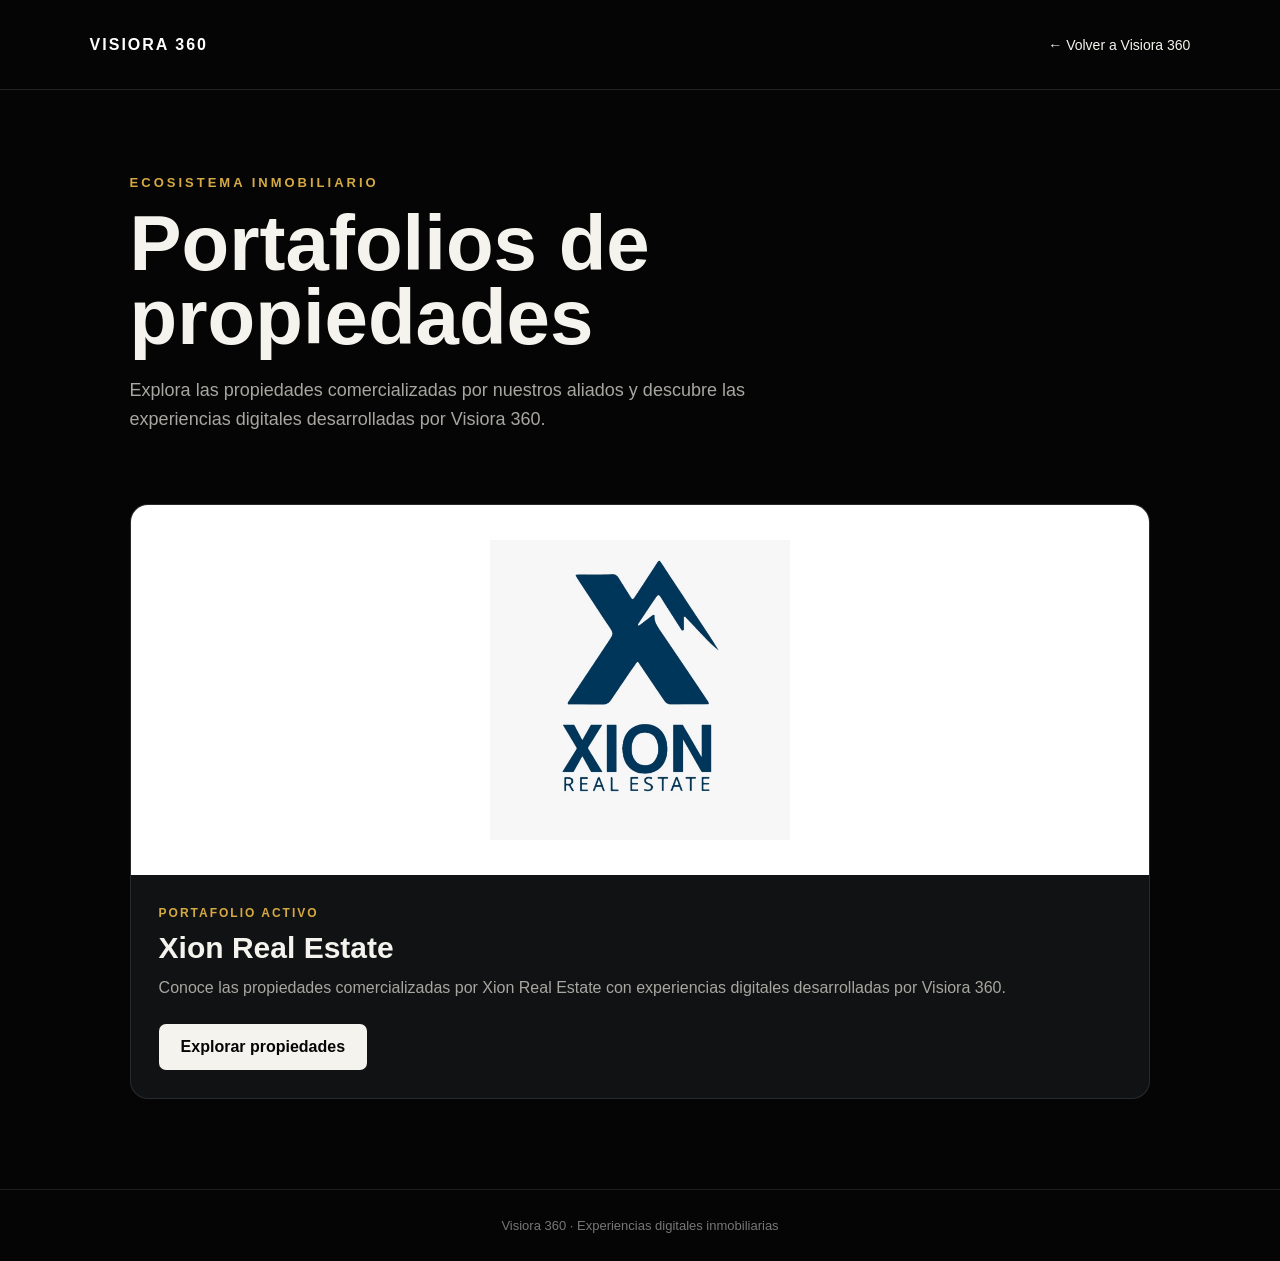
==== portafolio/index.html @ e360be64 "crear selector de porfafolios" ====
<!DOCTYPE html>
<html lang="es">
<head>
  <meta charset="UTF-8">
  <meta name="viewport" content="width=device-width, initial-scale=1.0">
  <title>Portafolios | Visiora 360</title>

  <style>
    *{
      box-sizing:border-box;
      margin:0;
      padding:0;
    }

    body{
      font-family:Arial, Helvetica, sans-serif;
      background:#050505;
      color:#f5f3ed;
    }

    .topbar{
      min-height:90px;
      padding:18px 7%;
      display:flex;
      align-items:center;
      justify-content:space-between;
      border-bottom:1px solid rgba(255,255,255,.12);
    }

    .brand{
      color:#fff;
      text-decoration:none;
      font-weight:700;
      letter-spacing:2px;
    }

    .back{
      color:#f5f3ed;
      text-decoration:none;
      font-size:14px;
    }

    .hero{
      padding:85px 7% 45px;
      max-width:1200px;
      margin:auto;
    }

    .eyebrow{
      color:#d6aa43;
      font-size:13px;
      font-weight:700;
      letter-spacing:3px;
      margin-bottom:16px;
    }

    h1{
      font-size:clamp(42px,7vw,78px);
      line-height:.95;
      max-width:800px;
      margin-bottom:22px;
    }

    .intro{
      max-width:650px;
      color:#a8a6a0;
      font-size:18px;
      line-height:1.6;
    }

    .portfolio-grid{
      max-width:1200px;
      margin:auto;
      padding:25px 7% 90px;
      display:grid;
      grid-template-columns:repeat(auto-fit,minmax(290px,1fr));
      gap:28px;
    }

    .portfolio-card{
      background:#111214;
      border:1px solid rgba(255,255,255,.10);
      border-radius:18px;
      overflow:hidden;
      transition:.25s ease;
    }

    .portfolio-card:hover{
      transform:translateY(-4px);
      border-color:rgba(214,170,67,.45);
    }

    .logo-box{
      min-height:330px;
      display:flex;
      align-items:center;
      justify-content:center;
      background:#fff;
      padding:35px;
    }

    .logo-box img{
      width:100%;
      max-width:300px;
      height:auto;
      object-fit:contain;
    }

    .card-body{
      padding:28px;
    }

    .card-body span{
      color:#d6aa43;
      font-size:12px;
      letter-spacing:2px;
      font-weight:700;
    }

    .card-body h2{
      font-size:30px;
      margin:10px 0;
    }

    .card-body p{
      color:#a8a6a0;
      line-height:1.6;
      margin-bottom:24px;
    }

    .btn{
      display:inline-block;
      background:#f5f3ed;
      color:#050505;
      text-decoration:none;
      padding:14px 22px;
      border-radius:7px;
      font-weight:700;
    }

    footer{
      border-top:1px solid rgba(255,255,255,.10);
      padding:28px 7%;
      color:#777;
      text-align:center;
      font-size:13px;
    }
  </style>
</head>

<body>

  <header class="topbar">
    <a href="../" class="brand">VISIORA 360</a>
    <a href="../" class="back">← Volver a Visiora 360</a>
  </header>

  <main>

    <section class="hero">
      <div class="eyebrow">ECOSISTEMA INMOBILIARIO</div>

      <h1>Portafolios de propiedades</h1>

      <p class="intro">
        Explora las propiedades comercializadas por nuestros aliados
        y descubre las experiencias digitales desarrolladas por Visiora 360.
      </p>
    </section>

    <section class="portfolio-grid">

      <article class="portfolio-card">

        <div class="logo-box">
          <img src="xion/xion-logo.jpg" alt="Xion Real Estate">
        </div>

        <div class="card-body">
          <span>PORTAFOLIO ACTIVO</span>

          <h2>Xion Real Estate</h2>

          <p>
            Conoce las propiedades comercializadas por Xion Real Estate
            con experiencias digitales desarrolladas por Visiora 360.
          </p>

          <a href="xion/" class="btn">
            Explorar propiedades
          </a>
        </div>

      </article>

    </section>

  </main>

  <footer>
    Visiora 360 · Experiencias digitales inmobiliarias
  </footer>

</body>
</html>
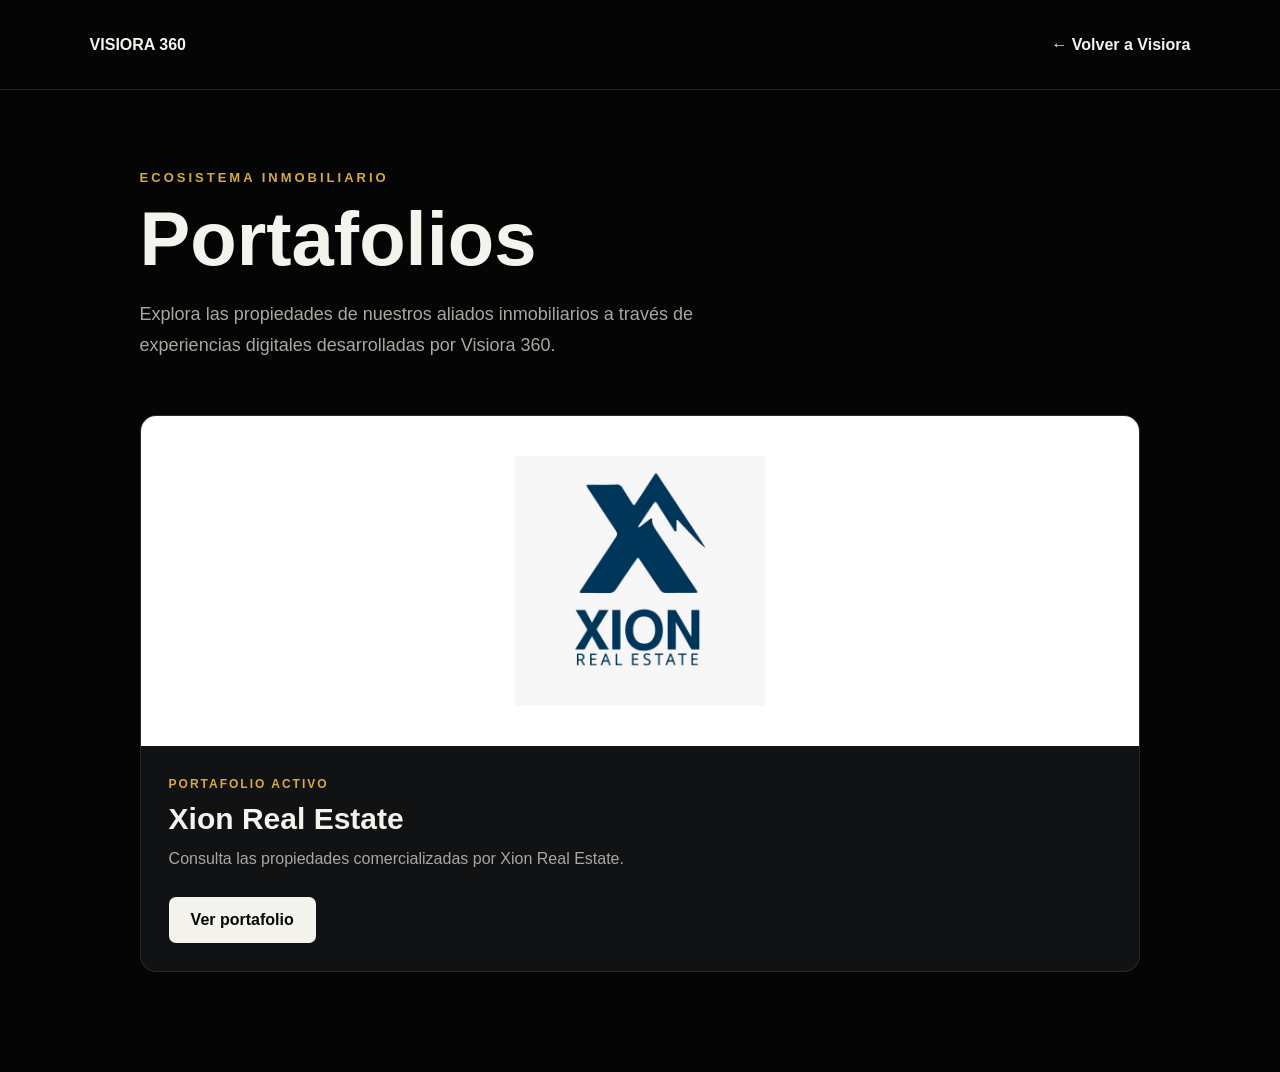
==== commit 24021a6e: "crear selector principal de portafolios" ====
--- a/portafolio/index.html
+++ b/portafolio/index.html
@@ -3,203 +3,198 @@
 <head>
   <meta charset="UTF-8">
   <meta name="viewport" content="width=device-width, initial-scale=1.0">
+
   <title>Portafolios | Visiora 360</title>
 
   <style>
-    *{
-      box-sizing:border-box;
-      margin:0;
-      padding:0;
-    }
-
-    body{
-      font-family:Arial, Helvetica, sans-serif;
-      background:#050505;
-      color:#f5f3ed;
-    }
-
-    .topbar{
-      min-height:90px;
-      padding:18px 7%;
-      display:flex;
-      align-items:center;
-      justify-content:space-between;
-      border-bottom:1px solid rgba(255,255,255,.12);
-    }
-
-    .brand{
-      color:#fff;
-      text-decoration:none;
-      font-weight:700;
-      letter-spacing:2px;
-    }
-
-    .back{
-      color:#f5f3ed;
-      text-decoration:none;
-      font-size:14px;
-    }
-
-    .hero{
-      padding:85px 7% 45px;
-      max-width:1200px;
-      margin:auto;
-    }
-
-    .eyebrow{
-      color:#d6aa43;
-      font-size:13px;
-      font-weight:700;
-      letter-spacing:3px;
-      margin-bottom:16px;
-    }
-
-    h1{
-      font-size:clamp(42px,7vw,78px);
-      line-height:.95;
-      max-width:800px;
-      margin-bottom:22px;
-    }
-
-    .intro{
-      max-width:650px;
-      color:#a8a6a0;
-      font-size:18px;
-      line-height:1.6;
-    }
-
-    .portfolio-grid{
-      max-width:1200px;
-      margin:auto;
-      padding:25px 7% 90px;
-      display:grid;
-      grid-template-columns:repeat(auto-fit,minmax(290px,1fr));
-      gap:28px;
-    }
-
-    .portfolio-card{
-      background:#111214;
-      border:1px solid rgba(255,255,255,.10);
-      border-radius:18px;
-      overflow:hidden;
-      transition:.25s ease;
-    }
-
-    .portfolio-card:hover{
-      transform:translateY(-4px);
-      border-color:rgba(214,170,67,.45);
-    }
-
-    .logo-box{
-      min-height:330px;
-      display:flex;
-      align-items:center;
-      justify-content:center;
-      background:#fff;
-      padding:35px;
-    }
-
-    .logo-box img{
-      width:100%;
-      max-width:300px;
-      height:auto;
-      object-fit:contain;
-    }
-
-    .card-body{
-      padding:28px;
-    }
-
-    .card-body span{
-      color:#d6aa43;
-      font-size:12px;
-      letter-spacing:2px;
-      font-weight:700;
-    }
-
-    .card-body h2{
-      font-size:30px;
-      margin:10px 0;
-    }
-
-    .card-body p{
-      color:#a8a6a0;
-      line-height:1.6;
-      margin-bottom:24px;
-    }
-
-    .btn{
-      display:inline-block;
-      background:#f5f3ed;
-      color:#050505;
-      text-decoration:none;
-      padding:14px 22px;
-      border-radius:7px;
-      font-weight:700;
-    }
-
-    footer{
-      border-top:1px solid rgba(255,255,255,.10);
-      padding:28px 7%;
-      color:#777;
-      text-align:center;
-      font-size:13px;
+    * {
+      box-sizing: border-box;
+      margin: 0;
+      padding: 0;
+    }
+
+    body {
+      font-family: Arial, Helvetica, sans-serif;
+      background: #050505;
+      color: #f5f3ed;
+    }
+
+    header {
+      min-height: 90px;
+      padding: 18px 7%;
+      display: flex;
+      justify-content: space-between;
+      align-items: center;
+      border-bottom: 1px solid rgba(255,255,255,.12);
+    }
+
+    header a {
+      color: #f5f3ed;
+      text-decoration: none;
+      font-weight: 700;
+    }
+
+    main {
+      max-width: 1180px;
+      margin: auto;
+      padding: 80px 7% 100px;
+    }
+
+    .eyebrow {
+      color: #d6aa43;
+      font-size: 13px;
+      font-weight: 700;
+      letter-spacing: 3px;
+      margin-bottom: 16px;
+    }
+
+    h1 {
+      font-size: clamp(44px,7vw,76px);
+      line-height: 1;
+      margin-bottom: 22px;
+    }
+
+    .intro {
+      color: #aaa7a0;
+      max-width: 650px;
+      line-height: 1.7;
+      font-size: 18px;
+      margin-bottom: 55px;
+    }
+
+    .grid {
+      display: grid;
+      grid-template-columns: repeat(auto-fit,minmax(290px,1fr));
+      gap: 28px;
+    }
+
+    .card {
+      background: #111214;
+      border: 1px solid rgba(255,255,255,.1);
+      border-radius: 16px;
+      overflow: hidden;
+    }
+
+    .logo {
+      height: 330px;
+      background: #ffffff;
+      display: flex;
+      align-items: center;
+      justify-content: center;
+      padding: 40px;
+    }
+
+    .logo img {
+      width: 100%;
+      max-width: 280px;
+      height: 100%;
+      object-fit: contain;
+    }
+
+    .content {
+      padding: 28px;
+    }
+
+    .content span {
+      color: #d6aa43;
+      font-size: 12px;
+      font-weight: 700;
+      letter-spacing: 2px;
+    }
+
+    .content h2 {
+      font-size: 30px;
+      margin: 10px 0;
+    }
+
+    .content p {
+      color: #aaa7a0;
+      line-height: 1.6;
+      margin-bottom: 25px;
+    }
+
+    .btn {
+      display: inline-block;
+      padding: 14px 22px;
+      background: #f5f3ed;
+      color: #050505;
+      text-decoration: none;
+      border-radius: 7px;
+      font-weight: 700;
+    }
+
+    @media (max-width: 700px) {
+      header {
+        padding: 16px 5%;
+      }
+
+      main {
+        padding: 60px 6% 80px;
+      }
+
+      .logo {
+        height: 280px;
+      }
     }
   </style>
 </head>
 
 <body>
 
-  <header class="topbar">
-    <a href="../" class="brand">VISIORA 360</a>
-    <a href="../" class="back">← Volver a Visiora 360</a>
+  <header>
+    <strong>VISIORA 360</strong>
+
+    <a href="../">
+      ← Volver a Visiora
+    </a>
   </header>
 
   <main>
 
-    <section class="hero">
-      <div class="eyebrow">ECOSISTEMA INMOBILIARIO</div>
-
-      <h1>Portafolios de propiedades</h1>
-
-      <p class="intro">
-        Explora las propiedades comercializadas por nuestros aliados
-        y descubre las experiencias digitales desarrolladas por Visiora 360.
-      </p>
-    </section>
-
-    <section class="portfolio-grid">
-
-      <article class="portfolio-card">
-
-        <div class="logo-box">
-          <img src="xion/xion-logo.jpg" alt="Xion Real Estate">
+    <div class="eyebrow">
+      ECOSISTEMA INMOBILIARIO
+    </div>
+
+    <h1>Portafolios</h1>
+
+    <p class="intro">
+      Explora las propiedades de nuestros aliados inmobiliarios
+      a través de experiencias digitales desarrolladas por Visiora 360.
+    </p>
+
+    <div class="grid">
+
+      <article class="card">
+
+        <div class="logo">
+          <img
+            src="xion/xion-logo.jpg"
+            alt="Xion Real Estate"
+          >
         </div>
 
-        <div class="card-body">
+        <div class="content">
+
           <span>PORTAFOLIO ACTIVO</span>
 
           <h2>Xion Real Estate</h2>
 
           <p>
-            Conoce las propiedades comercializadas por Xion Real Estate
-            con experiencias digitales desarrolladas por Visiora 360.
+            Consulta las propiedades comercializadas por
+            Xion Real Estate.
           </p>
 
           <a href="xion/" class="btn">
-            Explorar propiedades
+            Ver portafolio
           </a>
+
         </div>
 
       </article>
 
-    </section>
+    </div>
 
   </main>
-
-  <footer>
-    Visiora 360 · Experiencias digitales inmobiliarias
-  </footer>
 
 </body>
 </html>
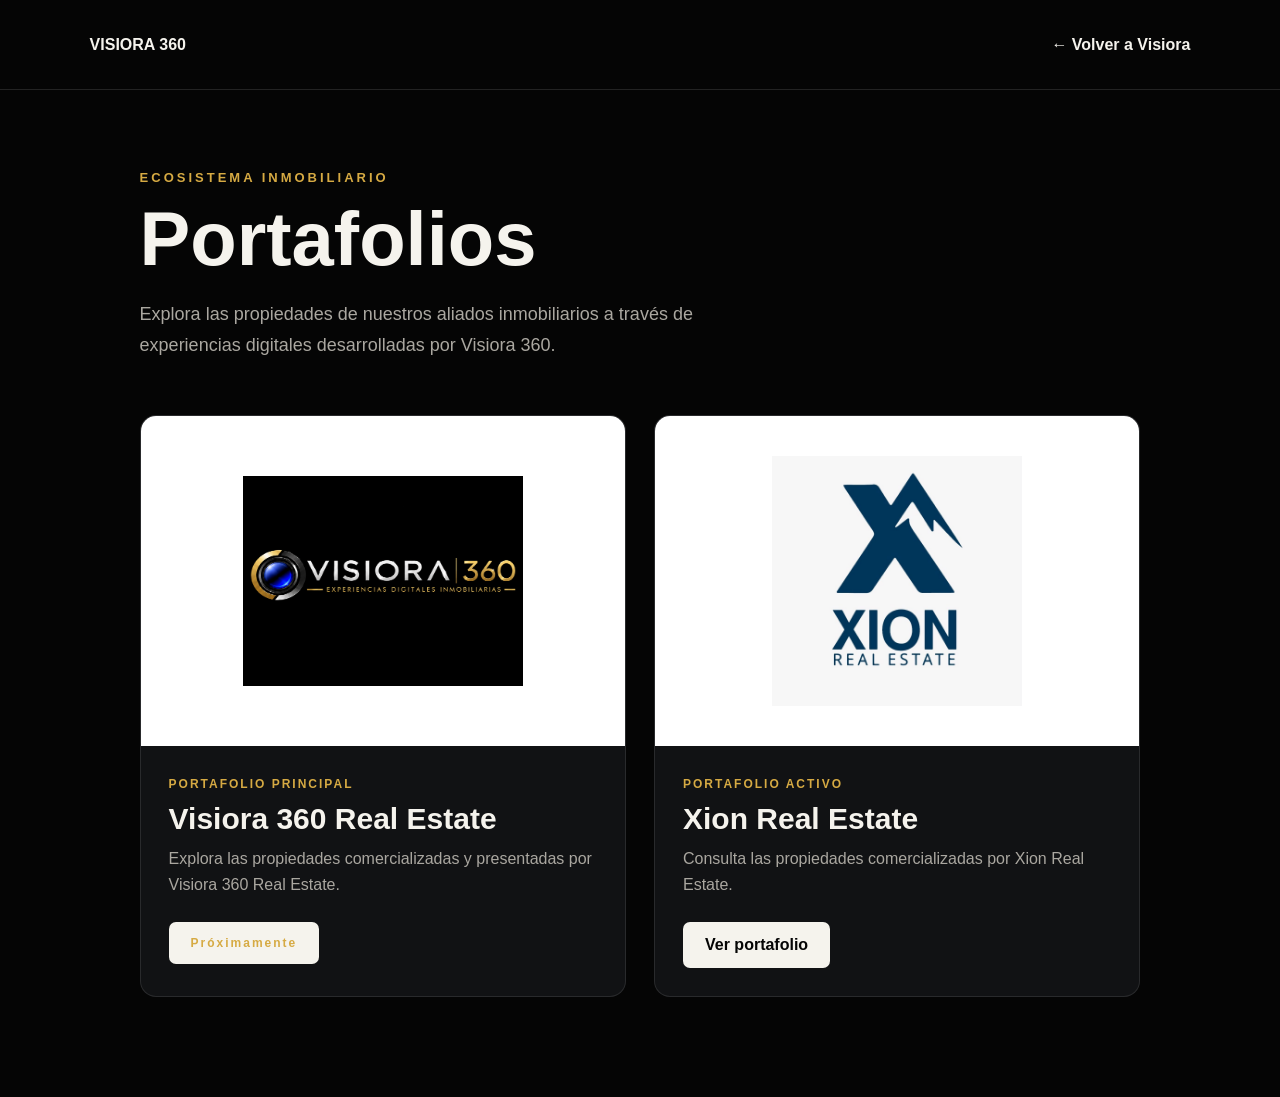
==== commit 15bb2fb4: "Agregar Visiora al selector de portafolios" ====
--- a/portafolio/index.html
+++ b/portafolio/index.html
@@ -166,6 +166,34 @@
 
       <article class="card">
 
+  <div class="logo">
+    <img
+      src="../logo-visiora-360.png"
+      alt="Visiora 360 Real Estate"
+    >
+  </div>
+
+  <div class="content">
+
+    <span>PORTAFOLIO PRINCIPAL</span>
+
+    <h2>Visiora 360 Real Estate</h2>
+
+    <p>
+      Explora las propiedades comercializadas y presentadas
+      por Visiora 360 Real Estate.
+    </p>
+
+    <span class="btn">
+      Próximamente
+    </span>
+
+  </div>
+
+</article>
+
+      <article class="card">
+
         <div class="logo">
           <img
             src="xion/xion-logo.jpg"
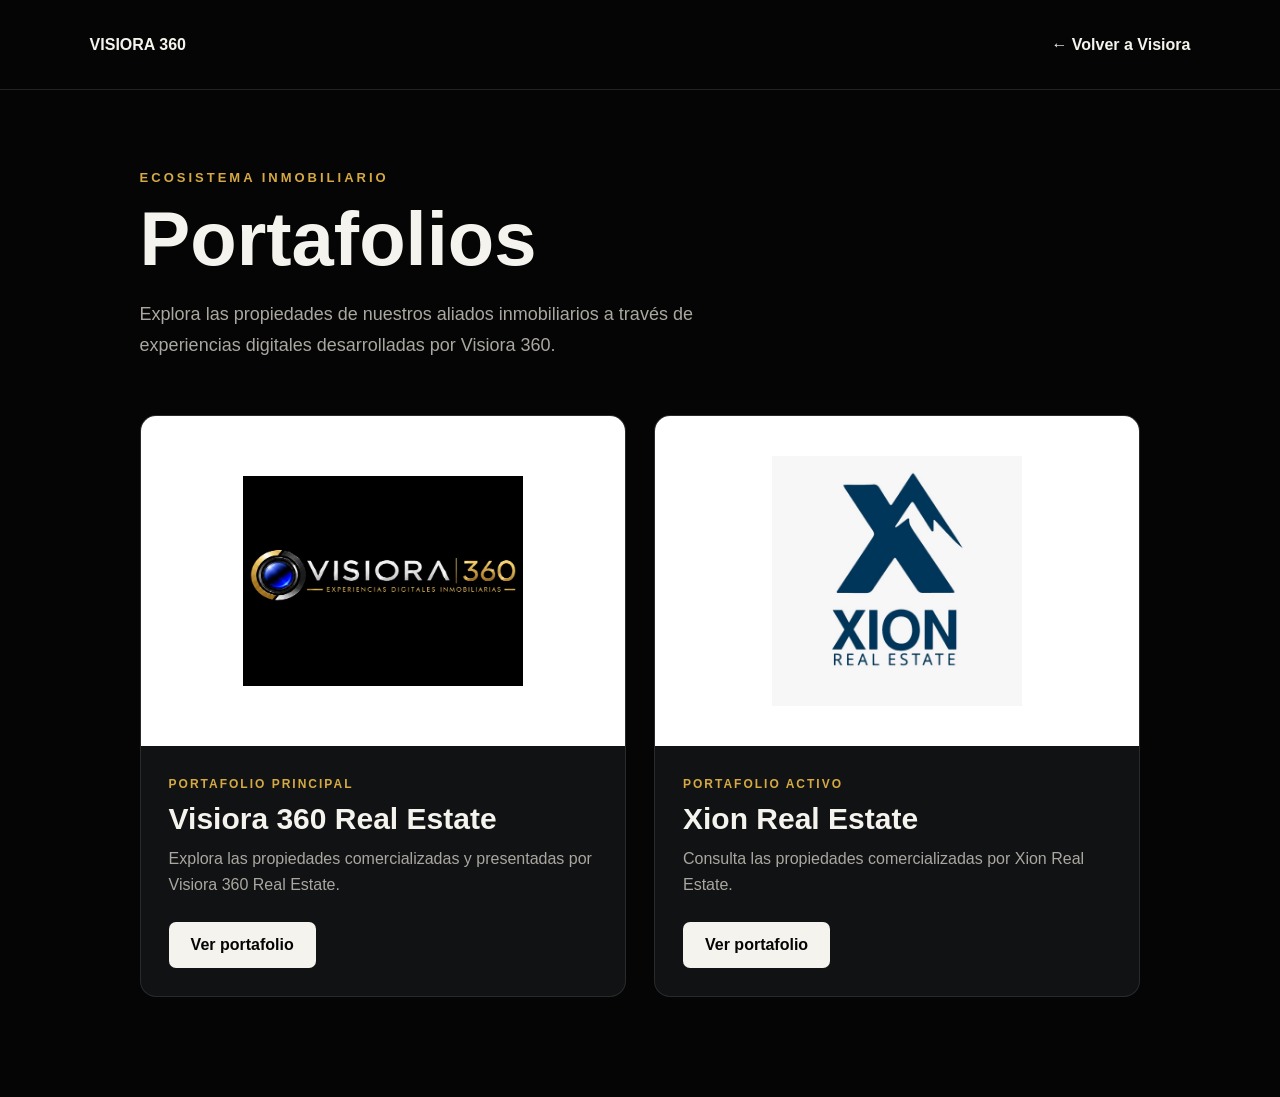
==== commit 22be17f1: "cambio de proximamente a ver portafolio" ====
--- a/portafolio/index.html
+++ b/portafolio/index.html
@@ -184,9 +184,9 @@
       por Visiora 360 Real Estate.
     </p>
 
-    <span class="btn">
-      Próximamente
-    </span>
+    <a class="btn" href="../propiedades/">
+    Ver portafolio
+    </a>
 
   </div>
 
